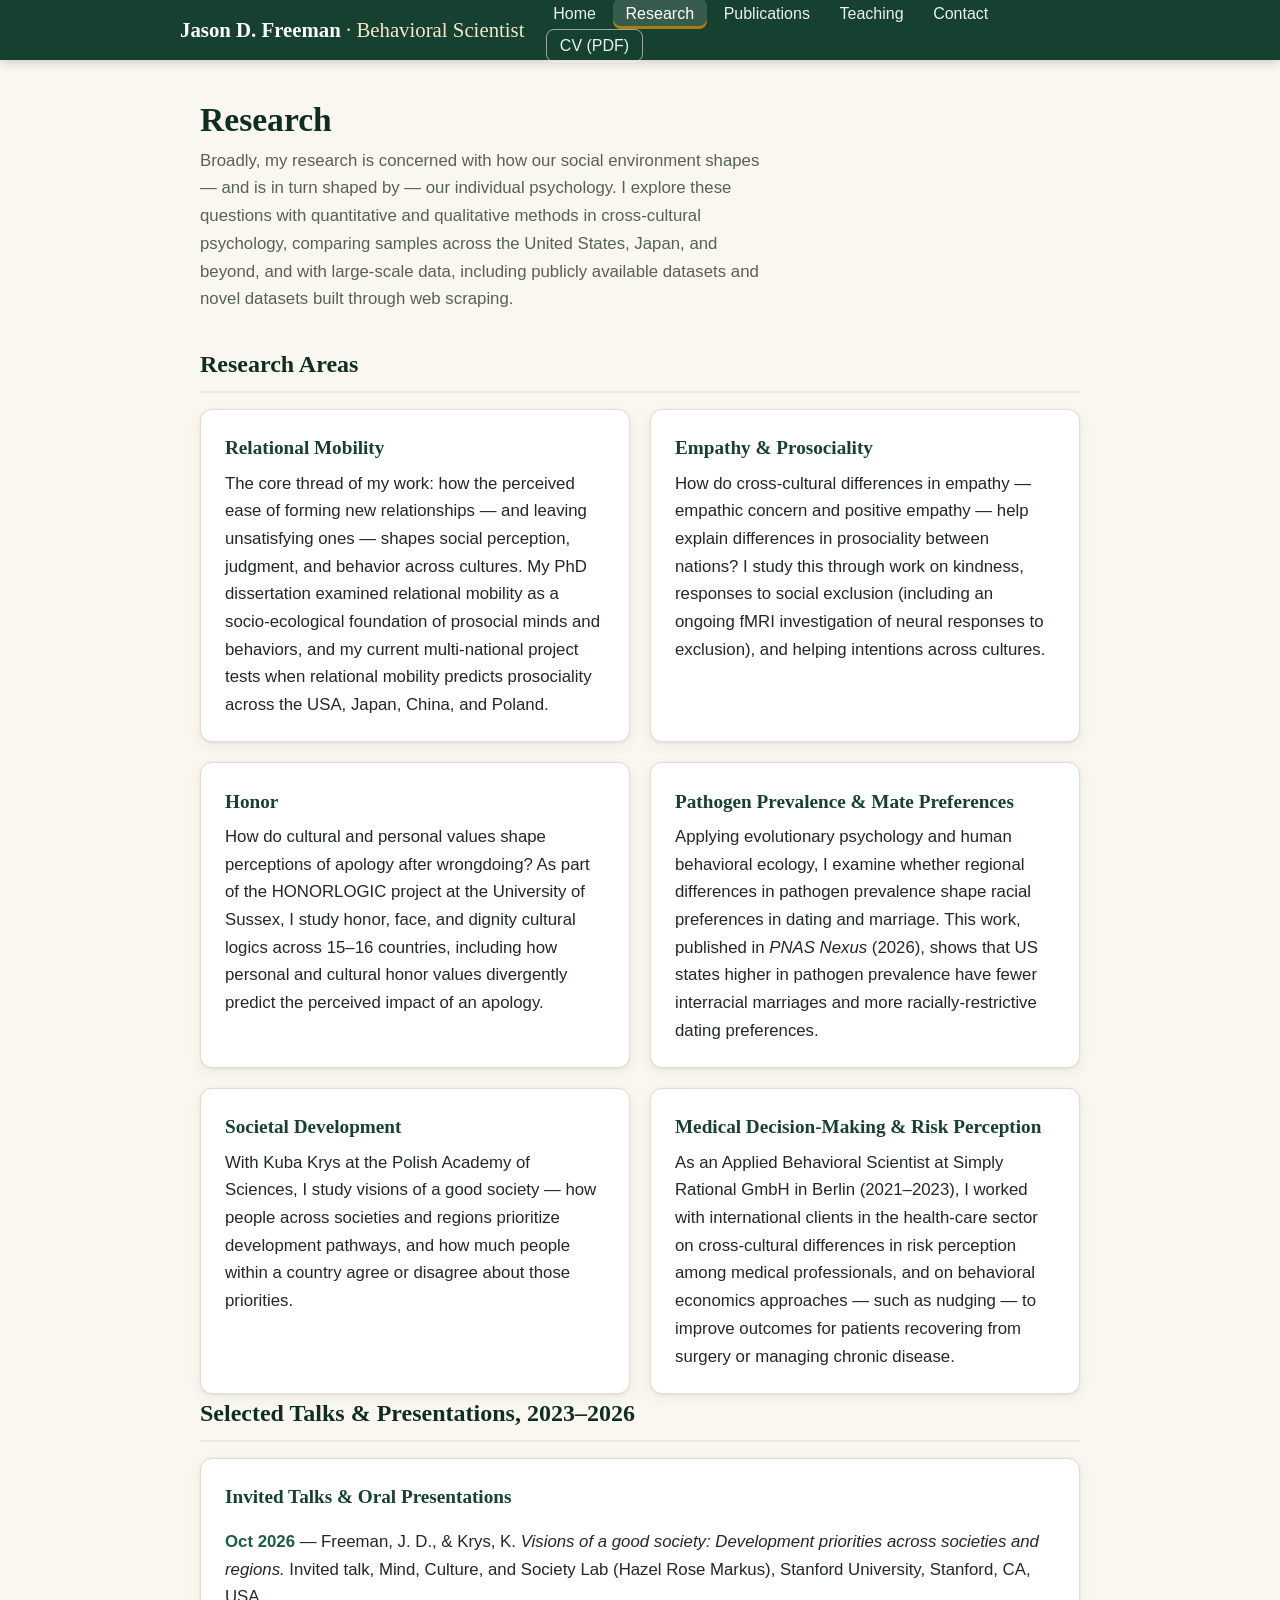
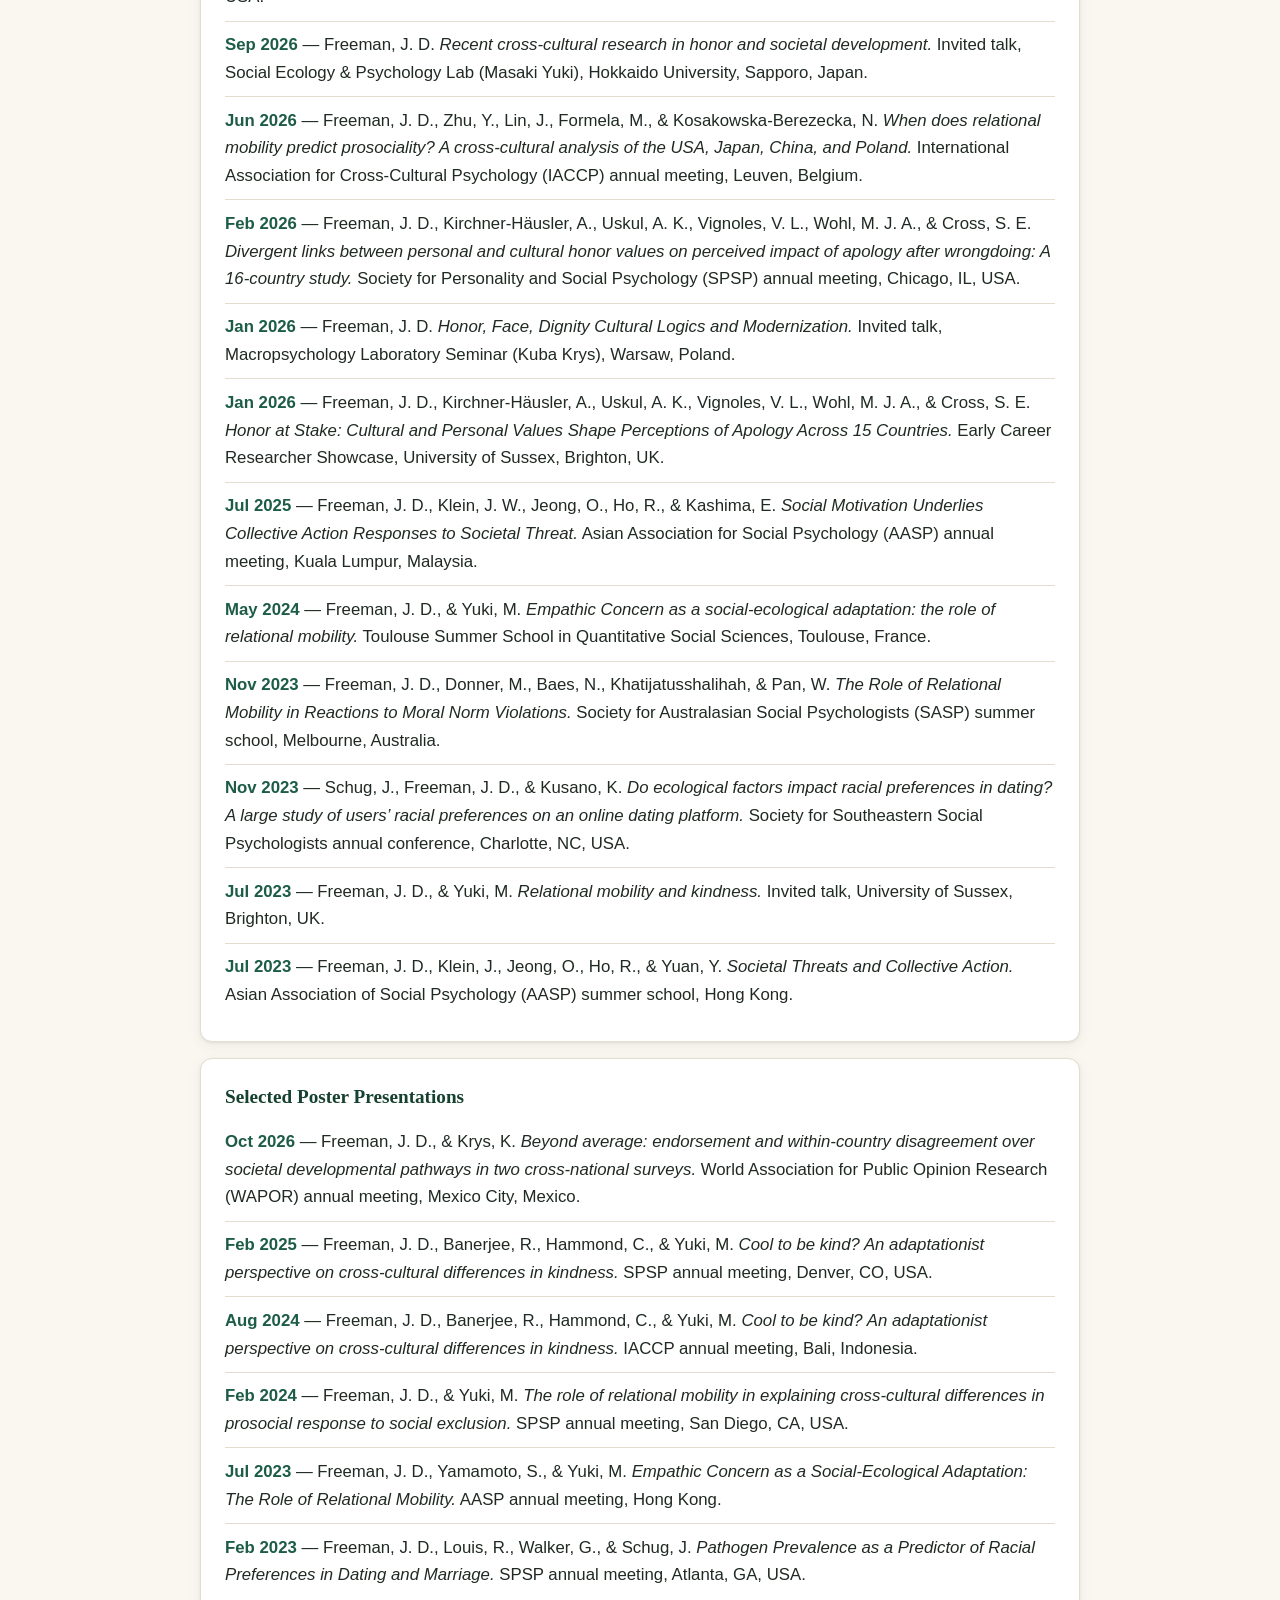
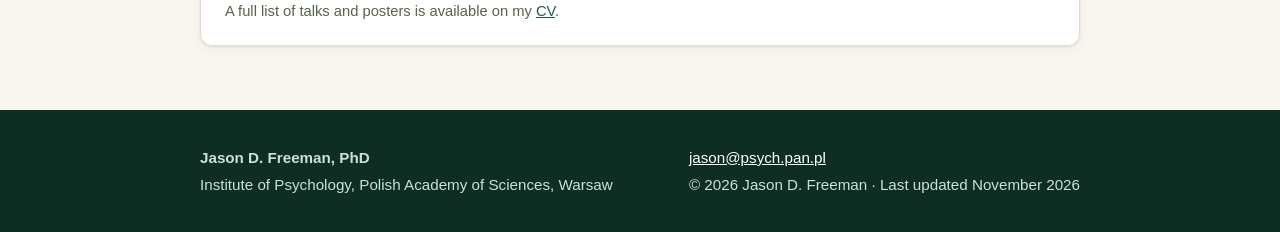
==== research.html @ a6754a85 "Initial site: personal academic website for Jason D. Freeman" ====
<!DOCTYPE html>
<html lang="en">
<head>
  <meta charset="utf-8">
  <meta name="viewport" content="width=device-width, initial-scale=1">
  <title>Research — Jason D. Freeman</title>
  <meta name="description" content="Research of Jason D. Freeman: relational mobility, empathy and prosocial behavior, honor, pathogen prevalence and mate preferences, and medical decision-making.">
  <link rel="stylesheet" href="styles.css">
</head>
<body>
  <a class="skip-link" href="#main">Skip to main content</a>

  <header class="site-header">
    <div class="header-inner">
      <a class="site-title" href="index.html">Jason D. Freeman <span>· Behavioral Scientist</span></a>
      <button class="nav-toggle" aria-expanded="false" aria-controls="site-nav" type="button">Menu ☰</button>
      <nav class="site-nav" id="site-nav" aria-label="Main navigation">
        <ul>
          <li><a href="index.html">Home</a></li>
          <li><a href="research.html" aria-current="page">Research</a></li>
          <li><a href="publications.html">Publications</a></li>
          <li><a href="teaching.html">Teaching</a></li>
          <li><a href="contact.html">Contact</a></li>
          <li><a class="nav-cv" href="assets/Jason-Freeman-CV.pdf" target="_blank" rel="noopener">CV (PDF)</a></li>
        </ul>
      </nav>
    </div>
  </header>

  <main id="main">
    <div class="container">

      <div class="page-head">
        <h1>Research</h1>
        <p>Broadly, my research is concerned with how our social environment shapes — and is in turn shaped by — our individual psychology. I explore these questions with quantitative and qualitative methods in cross-cultural psychology, comparing samples across the United States, Japan, and beyond, and with large-scale data, including publicly available datasets and novel datasets built through web scraping.</p>
      </div>

      <section aria-labelledby="areas-heading">
        <h2 id="areas-heading">Research Areas</h2>
        <div class="grid-two">

          <article class="card">
            <h3>Relational Mobility</h3>
            <p>The core thread of my work: how the perceived ease of forming new relationships — and leaving unsatisfying ones — shapes social perception, judgment, and behavior across cultures. My PhD dissertation examined relational mobility as a socio-ecological foundation of prosocial minds and behaviors, and my current multi-national project tests when relational mobility predicts prosociality across the USA, Japan, China, and Poland.</p>
          </article>

          <article class="card">
            <h3>Empathy &amp; Prosociality</h3>
            <p>How do cross-cultural differences in empathy — empathic concern and positive empathy — help explain differences in prosociality between nations? I study this through work on kindness, responses to social exclusion (including an ongoing fMRI investigation of neural responses to exclusion), and helping intentions across cultures.</p>
          </article>

          <article class="card">
            <h3>Honor</h3>
            <p>How do cultural and personal values shape perceptions of apology after wrongdoing? As part of the HONORLOGIC project at the University of Sussex, I study honor, face, and dignity cultural logics across 15–16 countries, including how personal and cultural honor values divergently predict the perceived impact of an apology.</p>
          </article>

          <article class="card">
            <h3>Pathogen Prevalence &amp; Mate Preferences</h3>
            <p>Applying evolutionary psychology and human behavioral ecology, I examine whether regional differences in pathogen prevalence shape racial preferences in dating and marriage. This work, published in <em>PNAS Nexus</em> (2026), shows that US states higher in pathogen prevalence have fewer interracial marriages and more racially-restrictive dating preferences.</p>
          </article>

          <article class="card">
            <h3>Societal Development</h3>
            <p>With Kuba Krys at the Polish Academy of Sciences, I study visions of a good society — how people across societies and regions prioritize development pathways, and how much people within a country agree or disagree about those priorities.</p>
          </article>

          <article class="card">
            <h3>Medical Decision-Making &amp; Risk Perception</h3>
            <p>As an Applied Behavioral Scientist at Simply Rational GmbH in Berlin (2021–2023), I worked with international clients in the health-care sector on cross-cultural differences in risk perception among medical professionals, and on behavioral economics approaches — such as nudging — to improve outcomes for patients recovering from surgery or managing chronic disease.</p>
          </article>

        </div>
      </section>

      <section aria-labelledby="talks-heading">
        <h2 id="talks-heading">Selected Talks &amp; Presentations, 2023–2026</h2>
        <div class="card">
          <h3>Invited Talks &amp; Oral Presentations</h3>
          <ul class="talk-list">
            <li><span class="talk-when">Oct 2026</span> — Freeman, J. D., &amp; Krys, K. <span class="talk-title">Visions of a good society: Development priorities across societies and regions.</span> Invited talk, Mind, Culture, and Society Lab (Hazel Rose Markus), Stanford University, Stanford, CA, USA.</li>
            <li><span class="talk-when">Sep 2026</span> — Freeman, J. D. <span class="talk-title">Recent cross-cultural research in honor and societal development.</span> Invited talk, Social Ecology &amp; Psychology Lab (Masaki Yuki), Hokkaido University, Sapporo, Japan.</li>
            <li><span class="talk-when">Jun 2026</span> — Freeman, J. D., Zhu, Y., Lin, J., Formela, M., &amp; Kosakowska-Berezecka, N. <span class="talk-title">When does relational mobility predict prosociality? A cross-cultural analysis of the USA, Japan, China, and Poland.</span> International Association for Cross-Cultural Psychology (IACCP) annual meeting, Leuven, Belgium.</li>
            <li><span class="talk-when">Feb 2026</span> — Freeman, J. D., Kirchner-Häusler, A., Uskul, A. K., Vignoles, V. L., Wohl, M. J. A., &amp; Cross, S. E. <span class="talk-title">Divergent links between personal and cultural honor values on perceived impact of apology after wrongdoing: A 16-country study.</span> Society for Personality and Social Psychology (SPSP) annual meeting, Chicago, IL, USA.</li>
            <li><span class="talk-when">Jan 2026</span> — Freeman, J. D. <span class="talk-title">Honor, Face, Dignity Cultural Logics and Modernization.</span> Invited talk, Macropsychology Laboratory Seminar (Kuba Krys), Warsaw, Poland.</li>
            <li><span class="talk-when">Jan 2026</span> — Freeman, J. D., Kirchner-Häusler, A., Uskul, A. K., Vignoles, V. L., Wohl, M. J. A., &amp; Cross, S. E. <span class="talk-title">Honor at Stake: Cultural and Personal Values Shape Perceptions of Apology Across 15 Countries.</span> Early Career Researcher Showcase, University of Sussex, Brighton, UK.</li>
            <li><span class="talk-when">Jul 2025</span> — Freeman, J. D., Klein, J. W., Jeong, O., Ho, R., &amp; Kashima, E. <span class="talk-title">Social Motivation Underlies Collective Action Responses to Societal Threat.</span> Asian Association for Social Psychology (AASP) annual meeting, Kuala Lumpur, Malaysia.</li>
            <li><span class="talk-when">May 2024</span> — Freeman, J. D., &amp; Yuki, M. <span class="talk-title">Empathic Concern as a social-ecological adaptation: the role of relational mobility.</span> Toulouse Summer School in Quantitative Social Sciences, Toulouse, France.</li>
            <li><span class="talk-when">Nov 2023</span> — Freeman, J. D., Donner, M., Baes, N., Khatijatusshalihah, &amp; Pan, W. <span class="talk-title">The Role of Relational Mobility in Reactions to Moral Norm Violations.</span> Society for Australasian Social Psychologists (SASP) summer school, Melbourne, Australia.</li>
            <li><span class="talk-when">Nov 2023</span> — Schug, J., Freeman, J. D., &amp; Kusano, K. <span class="talk-title">Do ecological factors impact racial preferences in dating? A large study of users’ racial preferences on an online dating platform.</span> Society for Southeastern Social Psychologists annual conference, Charlotte, NC, USA.</li>
            <li><span class="talk-when">Jul 2023</span> — Freeman, J. D., &amp; Yuki, M. <span class="talk-title">Relational mobility and kindness.</span> Invited talk, University of Sussex, Brighton, UK.</li>
            <li><span class="talk-when">Jul 2023</span> — Freeman, J. D., Klein, J., Jeong, O., Ho, R., &amp; Yuan, Y. <span class="talk-title">Societal Threats and Collective Action.</span> Asian Association of Social Psychology (AASP) summer school, Hong Kong.</li>
          </ul>
        </div>

        <div class="card" style="margin-top: 1rem;">
          <h3>Selected Poster Presentations</h3>
          <ul class="talk-list">
            <li><span class="talk-when">Oct 2026</span> — Freeman, J. D., &amp; Krys, K. <span class="talk-title">Beyond average: endorsement and within-country disagreement over societal developmental pathways in two cross-national surveys.</span> World Association for Public Opinion Research (WAPOR) annual meeting, Mexico City, Mexico.</li>
            <li><span class="talk-when">Feb 2025</span> — Freeman, J. D., Banerjee, R., Hammond, C., &amp; Yuki, M. <span class="talk-title">Cool to be kind? An adaptationist perspective on cross-cultural differences in kindness.</span> SPSP annual meeting, Denver, CO, USA.</li>
            <li><span class="talk-when">Aug 2024</span> — Freeman, J. D., Banerjee, R., Hammond, C., &amp; Yuki, M. <span class="talk-title">Cool to be kind? An adaptationist perspective on cross-cultural differences in kindness.</span> IACCP annual meeting, Bali, Indonesia.</li>
            <li><span class="talk-when">Feb 2024</span> — Freeman, J. D., &amp; Yuki, M. <span class="talk-title">The role of relational mobility in explaining cross-cultural differences in prosocial response to social exclusion.</span> SPSP annual meeting, San Diego, CA, USA.</li>
            <li><span class="talk-when">Jul 2023</span> — Freeman, J. D., Yamamoto, S., &amp; Yuki, M. <span class="talk-title">Empathic Concern as a Social-Ecological Adaptation: The Role of Relational Mobility.</span> AASP annual meeting, Hong Kong.</li>
            <li><span class="talk-when">Feb 2023</span> — Freeman, J. D., Louis, R., Walker, G., &amp; Schug, J. <span class="talk-title">Pathogen Prevalence as a Predictor of Racial Preferences in Dating and Marriage.</span> SPSP annual meeting, Atlanta, GA, USA.</li>
          </ul>
          <p class="pub-note">A full list of talks and posters is available on my <a href="assets/Jason-Freeman-CV.pdf" target="_blank" rel="noopener">CV</a>.</p>
        </div>
      </section>

    </div>
  </main>

  <footer class="site-footer">
    <div class="container">
      <div>
        <p><strong>Jason D. Freeman, PhD</strong></p>
        <p>Institute of Psychology, Polish Academy of Sciences, Warsaw</p>
      </div>
      <div>
        <p><a href="mailto:jason@psych.pan.pl">jason@psych.pan.pl</a></p>
        <p>© 2026 Jason D. Freeman · Last updated November 2026</p>
      </div>
    </div>
  </footer>

  <script src="script.js"></script>
</body>
</html>
---- styles.css ----
/* Jason D. Freeman — personal academic site
   Plain static CSS. No build step, no webfonts. */

:root {
  --bg: #faf7f1;            /* warm off-white */
  --surface: #ffffff;
  --ink: #1f2a22;           /* near-black green-tinted */
  --muted: #57624f;         /* secondary text (4.6:1 on bg) */
  --green-900: #0f2e23;     /* darkest green */
  --green-800: #16402f;     /* header / hero */
  --green-700: #1d5c46;     /* links, accents */
  --green-100: #e4ede6;     /* soft green tint */
  --gold: #a97e14;          /* accent (decorative) */
  --gold-light: #f3e8c8;
  --line: #e3ddd0;
  --radius: 12px;
  --shadow: 0 1px 3px rgba(15, 46, 35, 0.08), 0 4px 14px rgba(15, 46, 35, 0.06);
  --font-body: -apple-system, BlinkMacSystemFont, "Segoe UI", Roboto,
    "Helvetica Neue", Arial, sans-serif;
  --font-head: Georgia, "Times New Roman", Times, serif;
}

* { box-sizing: border-box; }

html { scroll-behavior: smooth; }

body {
  margin: 0;
  background: var(--bg);
  color: var(--ink);
  font-family: var(--font-body);
  font-size: 1.05rem;
  line-height: 1.65;
  -webkit-font-smoothing: antialiased;
}

/* ---------- Accessibility ---------- */

.skip-link {
  position: absolute;
  left: 1rem;
  top: -100px;
  background: var(--green-900);
  color: #fff;
  padding: 0.5rem 1rem;
  border-radius: 0 0 8px 8px;
  z-index: 100;
}
.skip-link:focus { top: 0; }

a { color: var(--green-700); }
a:hover { color: var(--green-900); }
a:focus-visible,
button:focus-visible {
  outline: 3px solid var(--gold);
  outline-offset: 2px;
  border-radius: 4px;
}

/* ---------- Layout ---------- */

.container {
  max-width: 920px;
  margin: 0 auto;
  padding: 0 1.25rem;
}

main { padding: 2.5rem 0 4rem; }
main > section + section { margin-top: 3rem; }

/* ---------- Header / nav ---------- */

.site-header {
  background: var(--green-800);
  color: #fff;
  position: sticky;
  top: 0;
  z-index: 50;
  box-shadow: 0 2px 10px rgba(0, 0, 0, 0.18);
}

.header-inner {
  max-width: 960px;
  margin: 0 auto;
  padding: 0 1.25rem;
  display: flex;
  align-items: center;
  justify-content: space-between;
  gap: 1rem;
  min-height: 3.75rem;
}

.site-title {
  font-family: var(--font-head);
  font-size: 1.3rem;
  font-weight: 700;
  color: #fff;
  text-decoration: none;
  white-space: nowrap;
}
.site-title:hover { color: #fff; }
.site-title span { color: var(--gold-light); font-weight: 400; }

.nav-toggle {
  display: none;
  background: transparent;
  border: 1px solid rgba(255, 255, 255, 0.5);
  color: #fff;
  border-radius: 8px;
  padding: 0.4rem 0.7rem;
  font-size: 1rem;
  cursor: pointer;
}

.site-nav ul {
  list-style: none;
  margin: 0;
  padding: 0;
  display: flex;
  gap: 0.25rem;
  flex-wrap: wrap;
}
.site-nav a {
  color: #eaf2ec;
  text-decoration: none;
  padding: 0.45rem 0.8rem;
  border-radius: 8px;
  font-size: 1rem;
}
.site-nav a:hover {
  background: rgba(255, 255, 255, 0.12);
  color: #fff;
}
.site-nav a[aria-current="page"] {
  background: rgba(255, 255, 255, 0.14);
  color: #fff;
  box-shadow: inset 0 -3px 0 var(--gold);
}
.site-nav a.nav-cv {
  border: 1px solid rgba(255, 255, 255, 0.55);
  margin-left: 0.35rem;
}

/* ---------- Hero (home) ---------- */

.hero {
  background: linear-gradient(150deg, var(--green-900) 0%, var(--green-800) 62%, #1e5a40 100%);
  color: #fff;
  padding: 3rem 0 2.75rem;
}
.hero-inner {
  max-width: 920px;
  margin: 0 auto;
  padding: 0 1.25rem;
  display: flex;
  gap: 2.25rem;
  align-items: center;
}
.hero-photo {
  flex: 0 0 auto;
  width: 190px;
  height: 190px;
  border-radius: 50%;
  border: 4px solid var(--gold);
  box-shadow: 0 8px 28px rgba(0, 0, 0, 0.35);
}
.hero h1 {
  font-family: var(--font-head);
  font-size: 2.4rem;
  line-height: 1.15;
  margin: 0 0 0.15rem;
}
.hero .japanese {
  font-size: 1.1rem;
  color: #cfe0d4;
  margin: 0 0 0.6rem;
}
.hero .role {
  font-size: 1.2rem;
  font-weight: 600;
  margin: 0 0 0.25rem;
}
.hero .affiliation {
  color: #d8e6dc;
  margin: 0 0 1.25rem;
}
.hero-links { display: flex; flex-wrap: wrap; gap: 0.6rem; }

.button {
  display: inline-block;
  background: var(--gold);
  color: #fff;
  text-decoration: none;
  font-weight: 600;
  padding: 0.55rem 1.1rem;
  border-radius: 999px;
}
.button:hover { background: #8f6a10; color: #fff; }
.button-outline {
  background: transparent;
  border: 1.5px solid rgba(255, 255, 255, 0.7);
  color: #fff;
}
.button-outline:hover { background: rgba(255, 255, 255, 0.14); color: #fff; }

/* ---------- Page headings ---------- */

.page-head { margin-bottom: 2rem; }
.page-head h1 {
  font-family: var(--font-head);
  font-size: 2.1rem;
  line-height: 1.2;
  margin: 0 0 0.4rem;
  color: var(--green-900);
}
.page-head p { color: var(--muted); margin: 0; max-width: 62ch; }

h2 {
  font-family: var(--font-head);
  font-size: 1.5rem;
  color: var(--green-900);
  margin: 0 0 1rem;
  padding-bottom: 0.4rem;
  border-bottom: 2px solid var(--green-100);
}
h3 {
  font-family: var(--font-head);
  font-size: 1.2rem;
  color: var(--green-800);
  margin: 0 0 0.35rem;
}

/* ---------- Cards & lists ---------- */

.card {
  background: var(--surface);
  border: 1px solid var(--line);
  border-radius: var(--radius);
  box-shadow: var(--shadow);
  padding: 1.4rem 1.5rem;
}
.card + .card { margin-top: 1rem; }
.card p { margin: 0.35rem 0 0; }
.card p:first-of-type { margin-top: 0; }

.grid-two {
  display: grid;
  grid-template-columns: 1fr 1fr;
  gap: 1.25rem;
}
.grid-two .card + .card { margin-top: 0; }

.meta {
  color: var(--muted);
  font-size: 0.95rem;
}

/* News */
.news-list { list-style: none; margin: 0; padding: 0; }
.news-list li {
  display: flex;
  gap: 1rem;
  padding: 0.85rem 0;
  border-bottom: 1px solid var(--line);
}
.news-list li:last-child { border-bottom: none; }
.news-date {
  flex: 0 0 7.5rem;
  font-weight: 700;
  color: var(--green-700);
  font-size: 0.95rem;
  padding-top: 0.1rem;
}

/* Publications */
.pub { display: flex; gap: 1rem; }
.pub-year {
  flex: 0 0 3.4rem;
  font-family: var(--font-head);
  font-weight: 700;
  font-size: 1.1rem;
  color: var(--green-700);
  padding-top: 0.1rem;
}
.pub p { margin: 0; }
.pub .doi { font-size: 0.92rem; margin-top: 0.3rem; }
.pub .doi a { word-break: break-all; }
.pub-status {
  display: inline-block;
  font-size: 0.8rem;
  font-weight: 700;
  letter-spacing: 0.02em;
  text-transform: uppercase;
  background: var(--green-100);
  color: var(--green-800);
  border-radius: 999px;
  padding: 0.15rem 0.6rem;
  margin-bottom: 0.4rem;
}
.pub-note { font-size: 0.92rem; color: var(--muted); margin-top: 0.75rem; }

/* Talks */
.talk-list { list-style: none; margin: 0; padding: 0; }
.talk-list li { padding: 0.6rem 0; border-bottom: 1px solid var(--line); }
.talk-list li:last-child { border-bottom: none; }
.talk-list .talk-title { font-style: italic; }
.talk-when { color: var(--green-700); font-weight: 700; white-space: nowrap; }

/* Education / positions */
.timeline { list-style: none; margin: 0; padding: 0; }
.timeline li {
  display: flex;
  gap: 1rem;
  padding: 0.7rem 0;
  border-bottom: 1px solid var(--line);
}
.timeline li:last-child { border-bottom: none; }
.timeline .when {
  flex: 0 0 7.5rem;
  font-weight: 700;
  color: var(--green-700);
}
.timeline p { margin: 0; }

/* Keyword chips */
.chips { list-style: none; margin: 0; padding: 0; display: flex; flex-wrap: wrap; gap: 0.5rem; }
.chips li {
  background: var(--green-100);
  color: var(--green-800);
  border-radius: 999px;
  padding: 0.3rem 0.85rem;
  font-size: 0.95rem;
  font-weight: 600;
}

/* Contact */
.contact-rows { list-style: none; margin: 0; padding: 0; }
.contact-rows li { padding: 0.55rem 0; border-bottom: 1px solid var(--line); }
.contact-rows li:last-child { border-bottom: none; }
.contact-label {
  display: inline-block;
  min-width: 7rem;
  font-weight: 700;
  color: var(--green-800);
}

/* ---------- Footer ---------- */

.site-footer {
  background: var(--green-900);
  color: #cfe0d4;
  padding: 2rem 0;
  font-size: 0.95rem;
}
.site-footer .container {
  display: flex;
  justify-content: space-between;
  gap: 1.5rem;
  flex-wrap: wrap;
}
.site-footer a { color: #fff; }
.site-footer p { margin: 0.15rem 0; }

/* ---------- Responsive ---------- */

@media (max-width: 720px) {
  .nav-toggle { display: block; }
  .site-nav {
    display: none;
    width: 100%;
    padding-bottom: 0.75rem;
  }
  .site-nav.open { display: block; }
  .site-nav ul { flex-direction: column; gap: 0.15rem; }
  .site-nav a { display: block; padding: 0.6rem 0.8rem; }
  .site-nav a.nav-cv { margin-left: 0; }
  .header-inner { flex-wrap: wrap; padding-top: 0.4rem; padding-bottom: 0.4rem; }

  .hero-inner { flex-direction: column; text-align: center; gap: 1.5rem; }
  .hero-photo { width: 160px; height: 160px; }
  .hero-links { justify-content: center; }
  .hero h1 { font-size: 2rem; }

  .grid-two { grid-template-columns: 1fr; }
  .grid-two .card + .card { margin-top: 0; }

  .news-list li, .timeline li { flex-direction: column; gap: 0.1rem; }
  .news-date, .timeline .when { flex: none; }
  .pub { flex-direction: column; gap: 0.2rem; }
  .pub-year { flex: none; }
  main { padding-top: 1.75rem; }
}
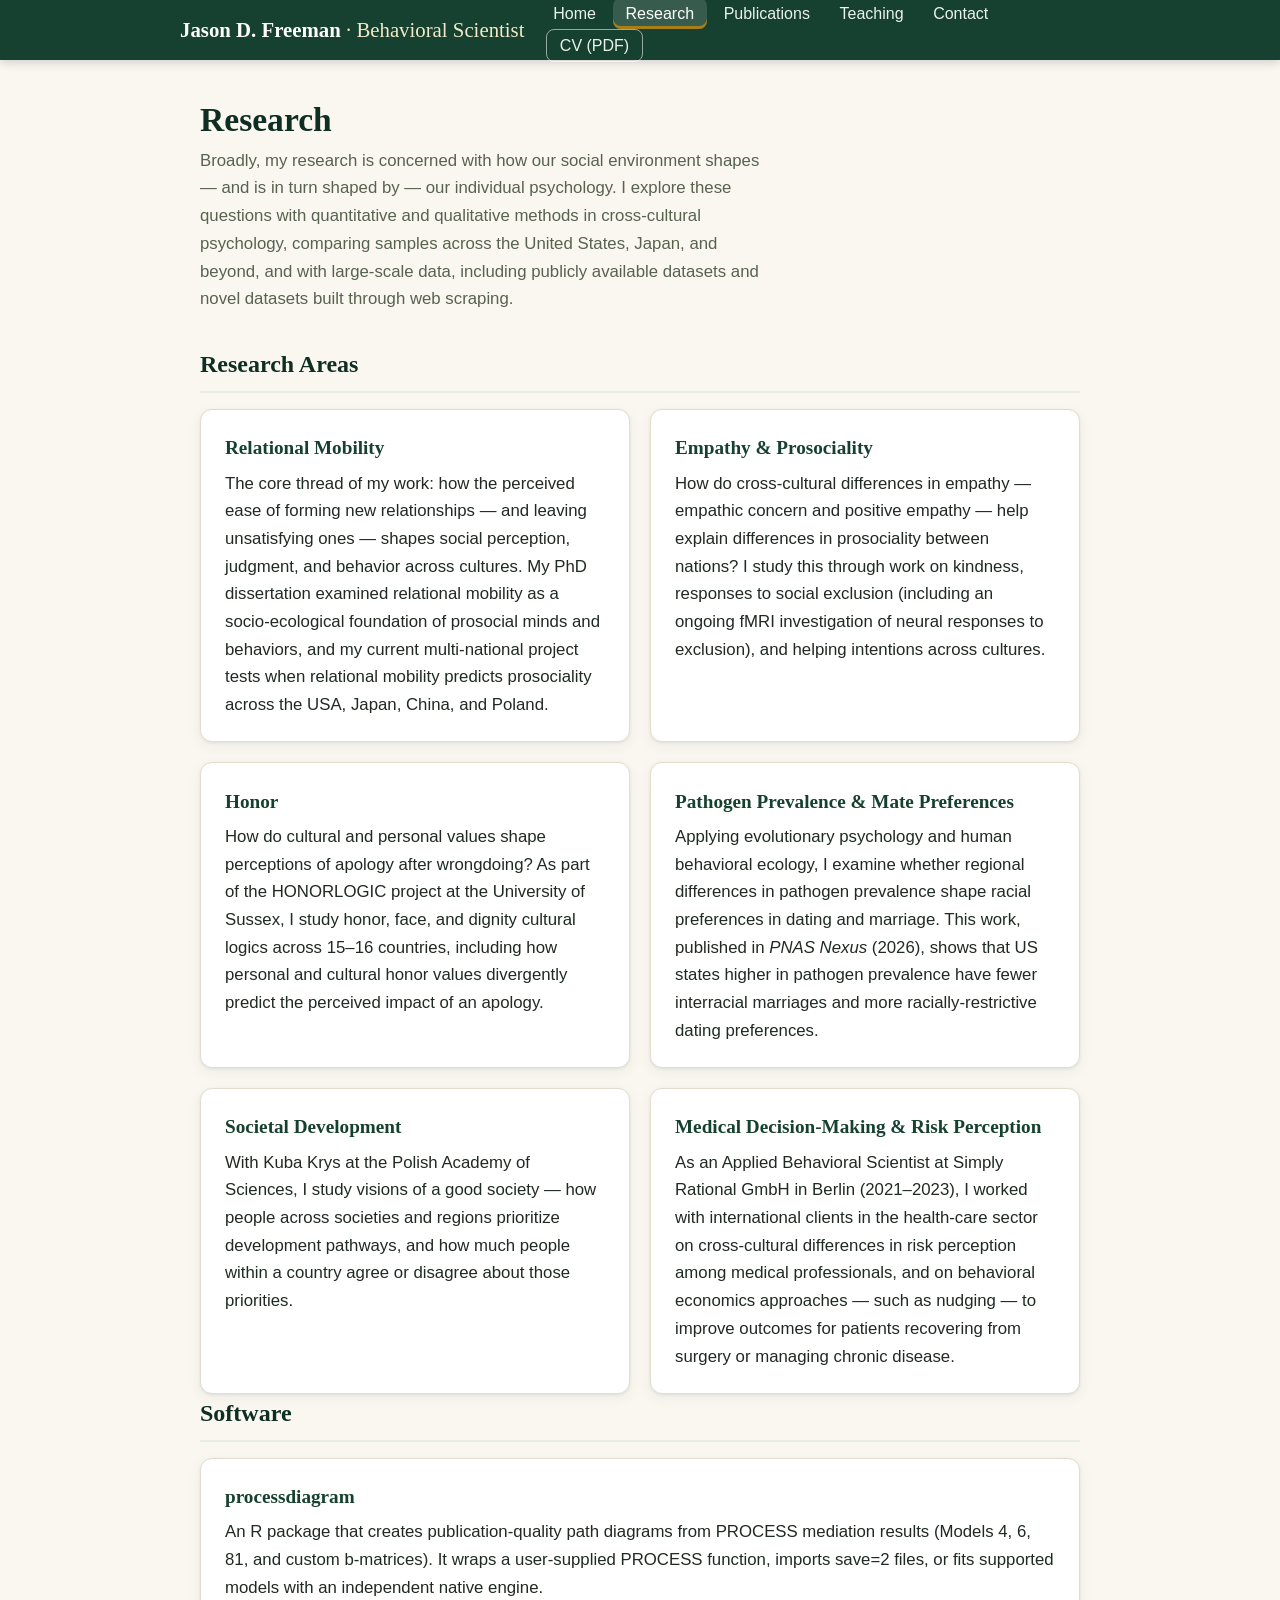
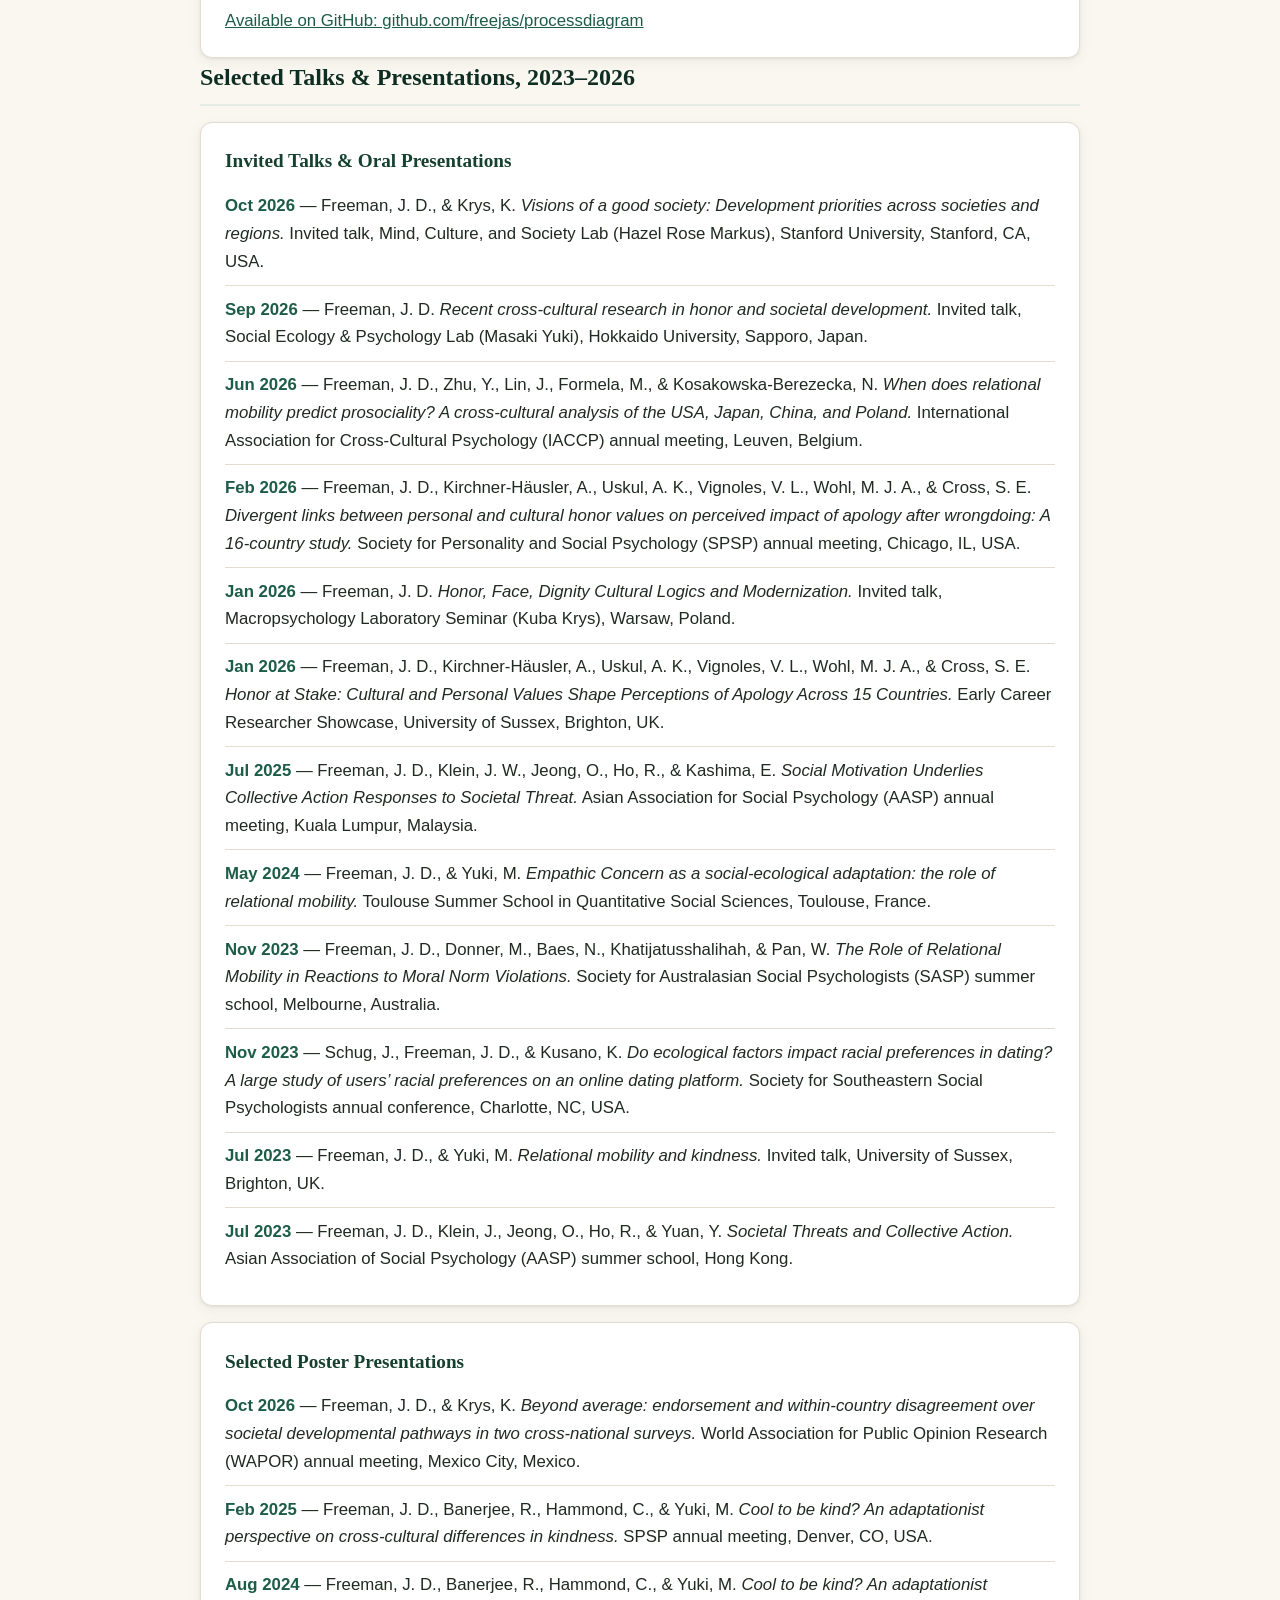
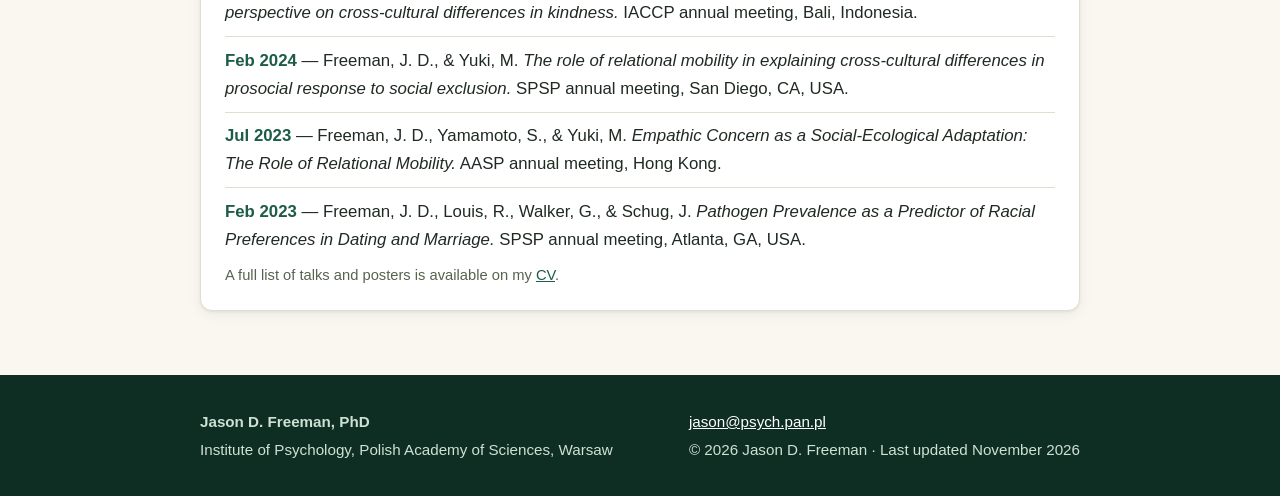
==== commit a4417229: "Add Software section (processdiagram) to Research page" ====
--- a/research.html
+++ b/research.html
@@ -72,6 +72,15 @@
         </div>
       </section>
 
+      <section aria-labelledby="software-heading">
+        <h2 id="software-heading">Software</h2>
+        <div class="card">
+          <h3>processdiagram</h3>
+          <p>An R package that creates publication-quality path diagrams from PROCESS mediation results (Models 4, 6, 81, and custom b-matrices). It wraps a user-supplied PROCESS function, imports save=2 files, or fits supported models with an independent native engine.</p>
+          <p><a href="https://github.com/freejas/processdiagram" target="_blank" rel="noopener">Available on GitHub: github.com/freejas/processdiagram</a></p>
+        </div>
+      </section>
+
       <section aria-labelledby="talks-heading">
         <h2 id="talks-heading">Selected Talks &amp; Presentations, 2023–2026</h2>
         <div class="card">
